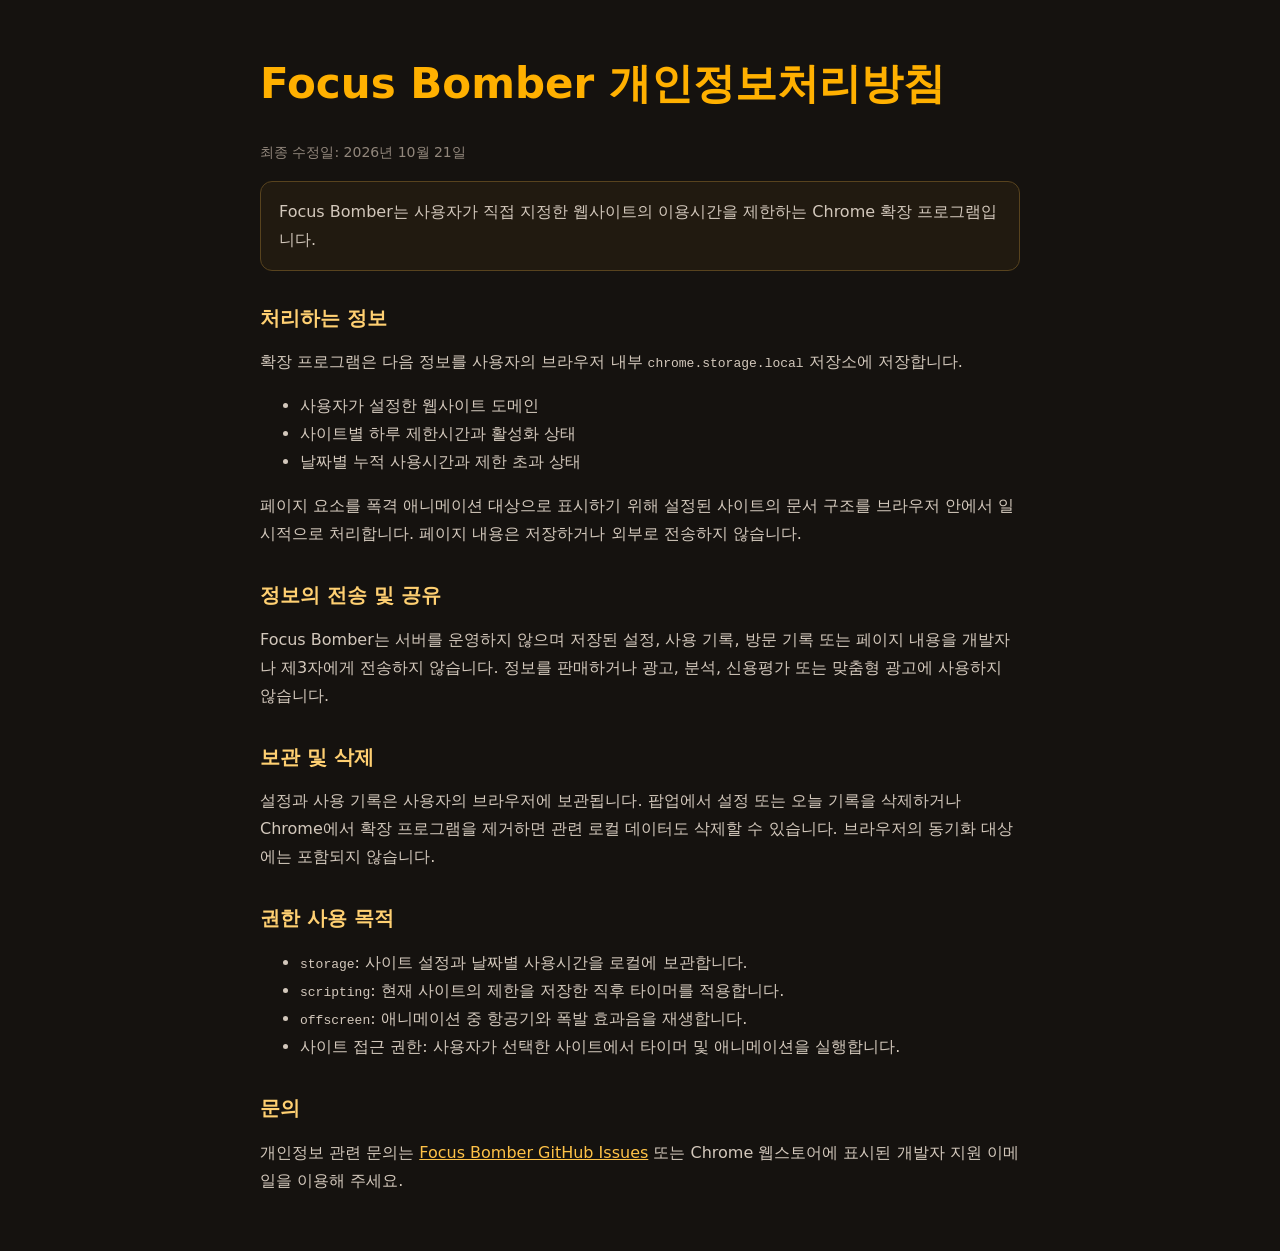
==== docs/privacy.html @ 903621ba "Complete store credits and listing assets" ====
<!doctype html>
<html lang="ko">
  <head>
    <meta charset="utf-8">
    <meta name="viewport" content="width=device-width, initial-scale=1">
    <title>Focus Bomber 개인정보처리방침</title>
    <meta name="description" content="Focus Bomber Chrome 확장 프로그램의 개인정보처리방침">
    <style>
      :root { color-scheme: dark; font-family: system-ui, -apple-system, BlinkMacSystemFont, "Segoe UI", sans-serif; }
      body { margin: 0; color: #f5efe5; background: #15120f; }
      main { width: min(760px, calc(100% - 40px)); margin: 56px auto; }
      h1 { color: #ffb000; font-size: clamp(28px, 5vw, 42px); }
      h2 { margin-top: 34px; color: #ffd072; font-size: 20px; }
      p, li { color: #d3c8bc; line-height: 1.75; }
      a { color: #ffc247; }
      .updated { color: #92877c; font-size: 14px; }
      .notice { padding: 16px 18px; border: 1px solid #58431e; border-radius: 12px; background: #211a10; }
    </style>
  </head>
  <body>
    <main>
      <h1>Focus Bomber 개인정보처리방침</h1>
      <p class="updated">최종 수정일: 2026년 10월 21일</p>
      <p class="notice">Focus Bomber는 사용자가 직접 지정한 웹사이트의 이용시간을 제한하는 Chrome 확장 프로그램입니다.</p>

      <h2>처리하는 정보</h2>
      <p>확장 프로그램은 다음 정보를 사용자의 브라우저 내부 <code>chrome.storage.local</code> 저장소에 저장합니다.</p>
      <ul>
        <li>사용자가 설정한 웹사이트 도메인</li>
        <li>사이트별 하루 제한시간과 활성화 상태</li>
        <li>날짜별 누적 사용시간과 제한 초과 상태</li>
      </ul>
      <p>페이지 요소를 폭격 애니메이션 대상으로 표시하기 위해 설정된 사이트의 문서 구조를 브라우저 안에서 일시적으로 처리합니다. 페이지 내용은 저장하거나 외부로 전송하지 않습니다.</p>

      <h2>정보의 전송 및 공유</h2>
      <p>Focus Bomber는 서버를 운영하지 않으며 저장된 설정, 사용 기록, 방문 기록 또는 페이지 내용을 개발자나 제3자에게 전송하지 않습니다. 정보를 판매하거나 광고, 분석, 신용평가 또는 맞춤형 광고에 사용하지 않습니다.</p>

      <h2>보관 및 삭제</h2>
      <p>설정과 사용 기록은 사용자의 브라우저에 보관됩니다. 팝업에서 설정 또는 오늘 기록을 삭제하거나 Chrome에서 확장 프로그램을 제거하면 관련 로컬 데이터도 삭제할 수 있습니다. 브라우저의 동기화 대상에는 포함되지 않습니다.</p>

      <h2>권한 사용 목적</h2>
      <ul>
        <li><code>storage</code>: 사이트 설정과 날짜별 사용시간을 로컬에 보관합니다.</li>
        <li><code>scripting</code>: 현재 사이트의 제한을 저장한 직후 타이머를 적용합니다.</li>
        <li><code>offscreen</code>: 애니메이션 중 항공기와 폭발 효과음을 재생합니다.</li>
        <li>사이트 접근 권한: 사용자가 선택한 사이트에서 타이머 및 애니메이션을 실행합니다.</li>
      </ul>

      <h2>문의</h2>
      <p>개인정보 관련 문의는 <a href="https://github.com/suhakuijeongseok/FocusBomber/issues">Focus Bomber GitHub Issues</a> 또는 Chrome 웹스토어에 표시된 개발자 지원 이메일을 이용해 주세요.</p>
    </main>
  </body>
</html>
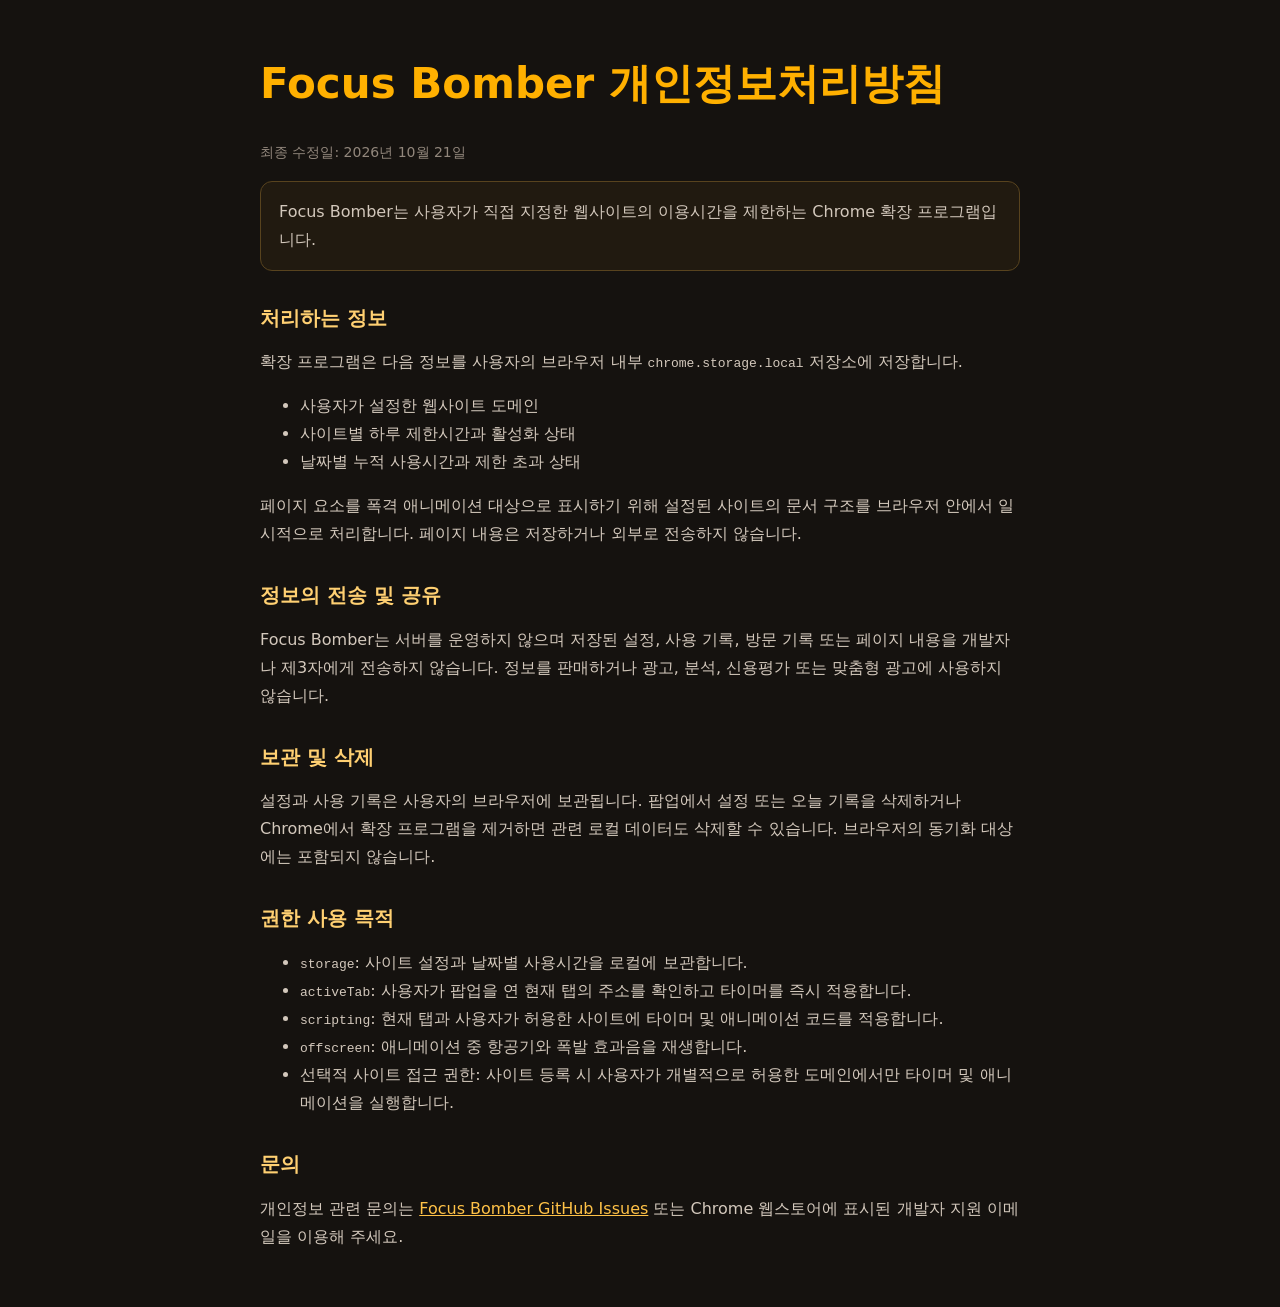
==== commit 10c6be45: "Replace broad host access with per-site permissions" ====
--- a/docs/privacy.html
+++ b/docs/privacy.html
@@ -41,9 +41,10 @@
       <h2>권한 사용 목적</h2>
       <ul>
         <li><code>storage</code>: 사이트 설정과 날짜별 사용시간을 로컬에 보관합니다.</li>
-        <li><code>scripting</code>: 현재 사이트의 제한을 저장한 직후 타이머를 적용합니다.</li>
+        <li><code>activeTab</code>: 사용자가 팝업을 연 현재 탭의 주소를 확인하고 타이머를 즉시 적용합니다.</li>
+        <li><code>scripting</code>: 현재 탭과 사용자가 허용한 사이트에 타이머 및 애니메이션 코드를 적용합니다.</li>
         <li><code>offscreen</code>: 애니메이션 중 항공기와 폭발 효과음을 재생합니다.</li>
-        <li>사이트 접근 권한: 사용자가 선택한 사이트에서 타이머 및 애니메이션을 실행합니다.</li>
+        <li>선택적 사이트 접근 권한: 사이트 등록 시 사용자가 개별적으로 허용한 도메인에서만 타이머 및 애니메이션을 실행합니다.</li>
       </ul>
 
       <h2>문의</h2>
